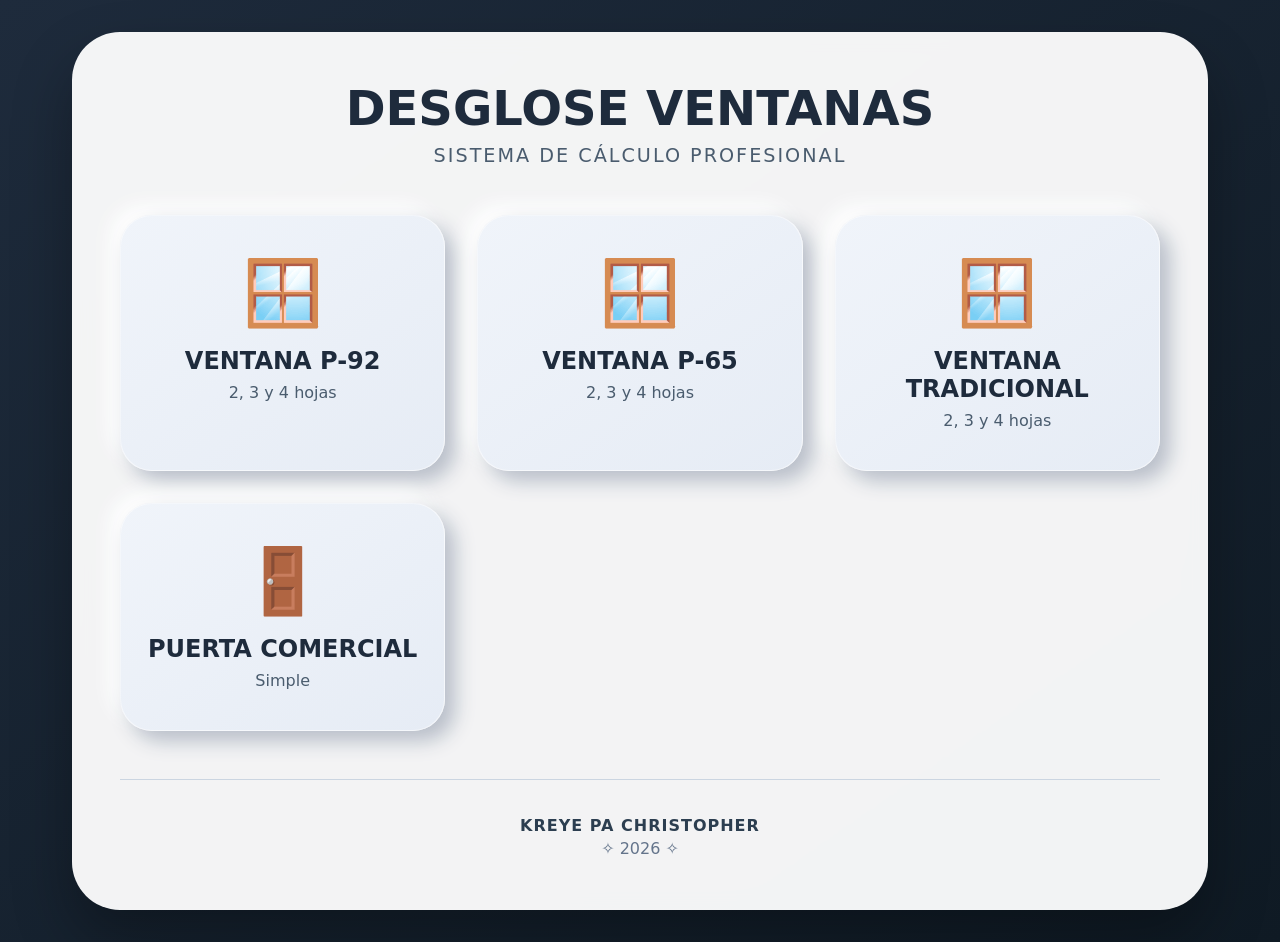
==== index.html @ 79d63479 "first commit" ====
<!DOCTYPE html>
<html lang="es">
<head>
    <meta charset="UTF-8">
    <meta name="viewport" content="width=device-width, initial-scale=1.0">
    <title>DESGLOSE VENTANAS · SISTEMA PROFESIONAL</title>
    <link rel="stylesheet" href="style.css">
</head>
<body>
    <div class="splash-container">
        <div class="splash-card">
            <h1>DESGLOSE VENTANAS</h1>
            <h2>SISTEMA DE CÁLCULO PROFESIONAL</h2>
            
            <div class="product-grid">
                <a href="ventanas/p-92/p-92.html" class="product-card">
                    <div class="product-icon">🪟</div>
                    <div class="product-title">VENTANA P-92</div>
                    <div class="product-desc">2, 3 y 4 hojas</div>
                </a>
                
                <a href="ventanas/p-65/p-65.html" class="product-card">
                    <div class="product-icon">🪟</div>
                    <div class="product-title">VENTANA P-65</div>
                    <div class="product-desc">2, 3 y 4 hojas</div>
                </a>
                
                <a href="ventanas/tradicional/tradicional.html" class="product-card">
                    <div class="product-icon">🪟</div>
                    <div class="product-title">VENTANA TRADICIONAL</div>
                    <div class="product-desc">2, 3 y 4 hojas</div>
                </a>
                
                <a href="puertas/puerta-comercial/puerta-comercial.html" class="product-card">
                    <div class="product-icon">🚪</div>
                    <div class="product-title">PUERTA COMERCIAL</div>
                    <div class="product-desc">Simple</div>
                </a>
            </div>
            
            <div class="splash-footer">
                <p>KREYE PA CHRISTOPHER</p>
                <p>✧ 2026 ✧</p>
            </div>
        </div>
    </div>
</body>
</html>
---- style.css ----
* {
    margin: 0;
    padding: 0;
    box-sizing: border-box;
    font-family: 'Segoe UI', Roboto, system-ui, sans-serif;
}

body {
    background: linear-gradient(145deg, #1e2b3c, #0f1a24);
    min-height: 100vh;
    display: flex;
    justify-content: center;
    align-items: center;
}

.splash-container {
    width: 100%;
    max-width: 1200px;
    padding: 2rem;
}

.splash-card {
    background: rgba(255,255,255,0.95);
    backdrop-filter: blur(10px);
    border-radius: 48px;
    padding: 3rem;
    box-shadow: 0 30px 60px rgba(0,0,0,0.3);
    text-align: center;
}

.splash-card h1 {
    font-size: 3rem;
    color: #1e2b3c;
    margin-bottom: 0.5rem;
}

.splash-card h2 {
    font-size: 1.2rem;
    color: #4a5c6e;
    font-weight: 400;
    margin-bottom: 3rem;
    letter-spacing: 2px;
}

.product-grid {
    display: grid;
    grid-template-columns: repeat(auto-fit, minmax(280px, 1fr));
    gap: 2rem;
    margin: 3rem 0;
}

.product-card {
    background: linear-gradient(145deg, #f0f4fa, #e6ecf5);
    border-radius: 32px;
    padding: 2.5rem 1.5rem;
    text-decoration: none;
    color: #1e2b3c;
    transition: all 0.3s;
    box-shadow: 10px 10px 20px #b8bec9, -10px -10px 20px #ffffff;
    border: 1px solid rgba(255,255,255,0.5);
}

.product-card:hover {
    transform: translateY(-8px);
    box-shadow: 15px 15px 30px #a3aab8, -15px -15px 30px #ffffff;
}

.product-icon {
    font-size: 4rem;
    margin-bottom: 1rem;
}

.product-title {
    font-size: 1.5rem;
    font-weight: 700;
    margin-bottom: 0.5rem;
}

.product-desc {
    color: #4a5c6e;
    font-size: 1rem;
}

.splash-footer {
    margin-top: 2rem;
    color: #64748b;
    border-top: 1px solid #cbd5e1;
    padding-top: 2rem;
}

.splash-footer p {
    margin: 0.25rem 0;
}

.splash-footer p:first-child {
    font-weight: 600;
    color: #2c3e50;
    letter-spacing: 1px;
}
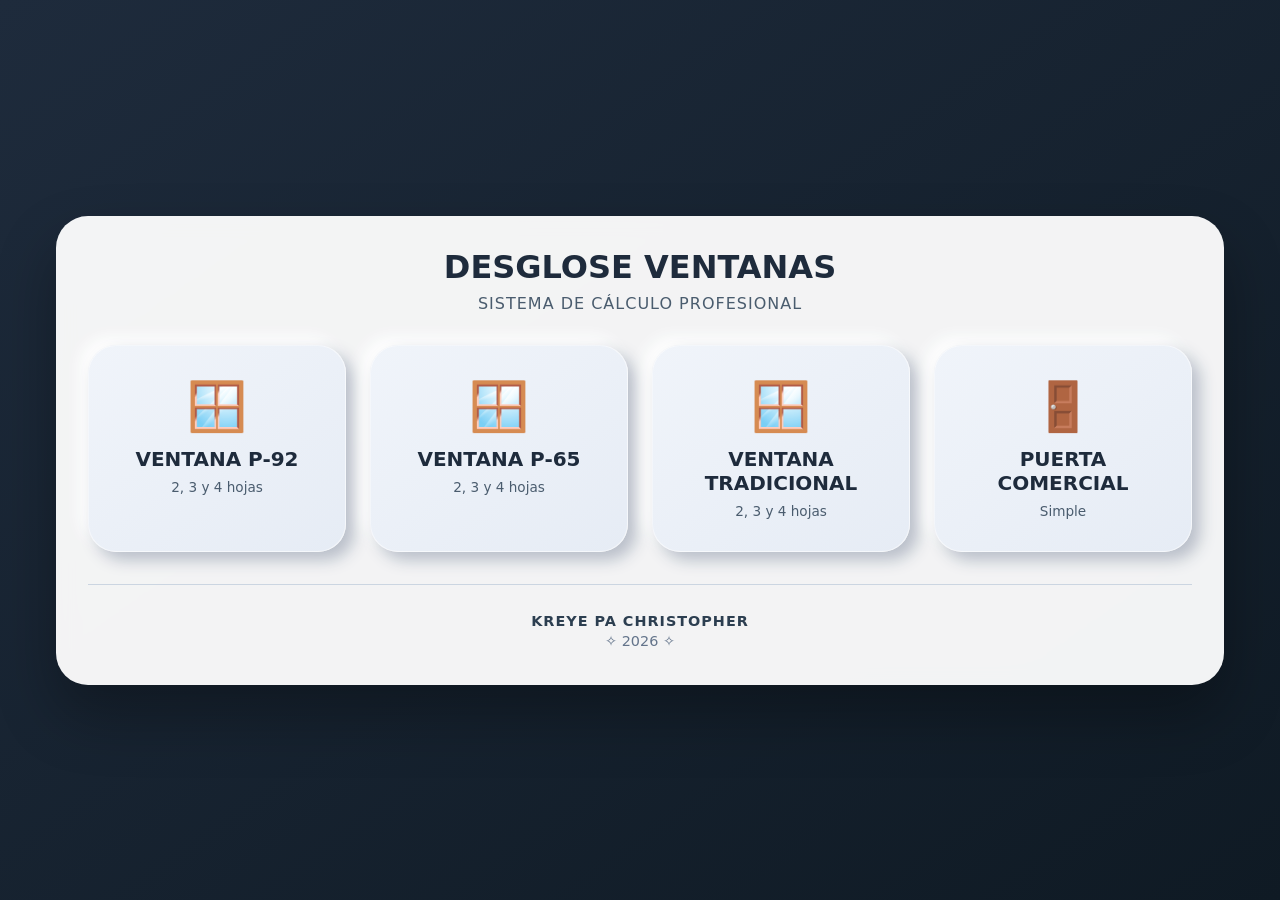
==== commit 48e8a053: "add favicon" ====
--- a/index.html
+++ b/index.html
@@ -4,6 +4,8 @@
     <meta charset="UTF-8">
     <meta name="viewport" content="width=device-width, initial-scale=1.0">
     <title>DESGLOSE VENTANAS · SISTEMA PROFESIONAL</title>
+    <link rel="icon" type="image/svg+xml" href="public/favicon.svg">
+    <link rel="shortcut icon" href="public/favicon.svg">
     <link rel="stylesheet" href="style.css">
 </head>
 <body>
--- a/style.css
+++ b/style.css
@@ -11,89 +11,143 @@
     display: flex;
     justify-content: center;
     align-items: center;
+    padding: 1rem;
 }
 
 .splash-container {
     width: 100%;
     max-width: 1200px;
-    padding: 2rem;
+    padding: 1rem;
 }
 
 .splash-card {
     background: rgba(255,255,255,0.95);
     backdrop-filter: blur(10px);
-    border-radius: 48px;
-    padding: 3rem;
+    border-radius: 32px;
+    padding: 2rem;
     box-shadow: 0 30px 60px rgba(0,0,0,0.3);
     text-align: center;
 }
 
 .splash-card h1 {
-    font-size: 3rem;
+    font-size: 2rem;
     color: #1e2b3c;
     margin-bottom: 0.5rem;
 }
 
 .splash-card h2 {
-    font-size: 1.2rem;
+    font-size: 1rem;
     color: #4a5c6e;
     font-weight: 400;
-    margin-bottom: 3rem;
-    letter-spacing: 2px;
+    margin-bottom: 2rem;
+    letter-spacing: 1px;
 }
 
 .product-grid {
     display: grid;
-    grid-template-columns: repeat(auto-fit, minmax(280px, 1fr));
-    gap: 2rem;
-    margin: 3rem 0;
+    grid-template-columns: repeat(auto-fit, minmax(250px, 1fr));
+    gap: 1.5rem;
+    margin: 2rem 0;
 }
 
 .product-card {
     background: linear-gradient(145deg, #f0f4fa, #e6ecf5);
-    border-radius: 32px;
-    padding: 2.5rem 1.5rem;
+    border-radius: 28px;
+    padding: 2rem 1rem;
     text-decoration: none;
     color: #1e2b3c;
     transition: all 0.3s;
-    box-shadow: 10px 10px 20px #b8bec9, -10px -10px 20px #ffffff;
+    box-shadow: 8px 8px 16px #b8bec9, -8px -8px 16px #ffffff;
     border: 1px solid rgba(255,255,255,0.5);
 }
 
 .product-card:hover {
-    transform: translateY(-8px);
-    box-shadow: 15px 15px 30px #a3aab8, -15px -15px 30px #ffffff;
+    transform: translateY(-5px);
+    box-shadow: 12px 12px 24px #a3aab8, -12px -12px 24px #ffffff;
 }
 
 .product-icon {
-    font-size: 4rem;
-    margin-bottom: 1rem;
+    font-size: 3rem;
+    margin-bottom: 0.75rem;
 }
 
 .product-title {
-    font-size: 1.5rem;
+    font-size: 1.25rem;
     font-weight: 700;
     margin-bottom: 0.5rem;
 }
 
 .product-desc {
     color: #4a5c6e;
-    font-size: 1rem;
+    font-size: 0.85rem;
 }
 
 .splash-footer {
     margin-top: 2rem;
     color: #64748b;
     border-top: 1px solid #cbd5e1;
-    padding-top: 2rem;
+    padding-top: 1.5rem;
 }
 
 .splash-footer p {
     margin: 0.25rem 0;
+    font-size: 0.9rem;
 }
 
 .splash-footer p:first-child {
     font-weight: 600;
     color: #2c3e50;
     letter-spacing: 1px;
+}
+
+/* Responsive pour mobile */
+@media (max-width: 768px) {
+    body {
+        padding: 0.5rem;
+    }
+    
+    .splash-card {
+        padding: 1.5rem;
+        border-radius: 24px;
+    }
+    
+    .splash-card h1 {
+        font-size: 1.5rem;
+    }
+    
+    .splash-card h2 {
+        font-size: 0.85rem;
+        margin-bottom: 1.5rem;
+    }
+    
+    .product-grid {
+        grid-template-columns: 1fr;
+        gap: 1rem;
+    }
+    
+    .product-card {
+        padding: 1.25rem;
+    }
+    
+    .product-icon {
+        font-size: 2.5rem;
+    }
+    
+    .product-title {
+        font-size: 1.1rem;
+    }
+}
+
+@media (max-width: 480px) {
+    .splash-card {
+        padding: 1rem;
+    }
+    
+    .splash-card h1 {
+        font-size: 1.25rem;
+    }
+    
+    .product-card {
+        padding: 1rem;
+    }
 }
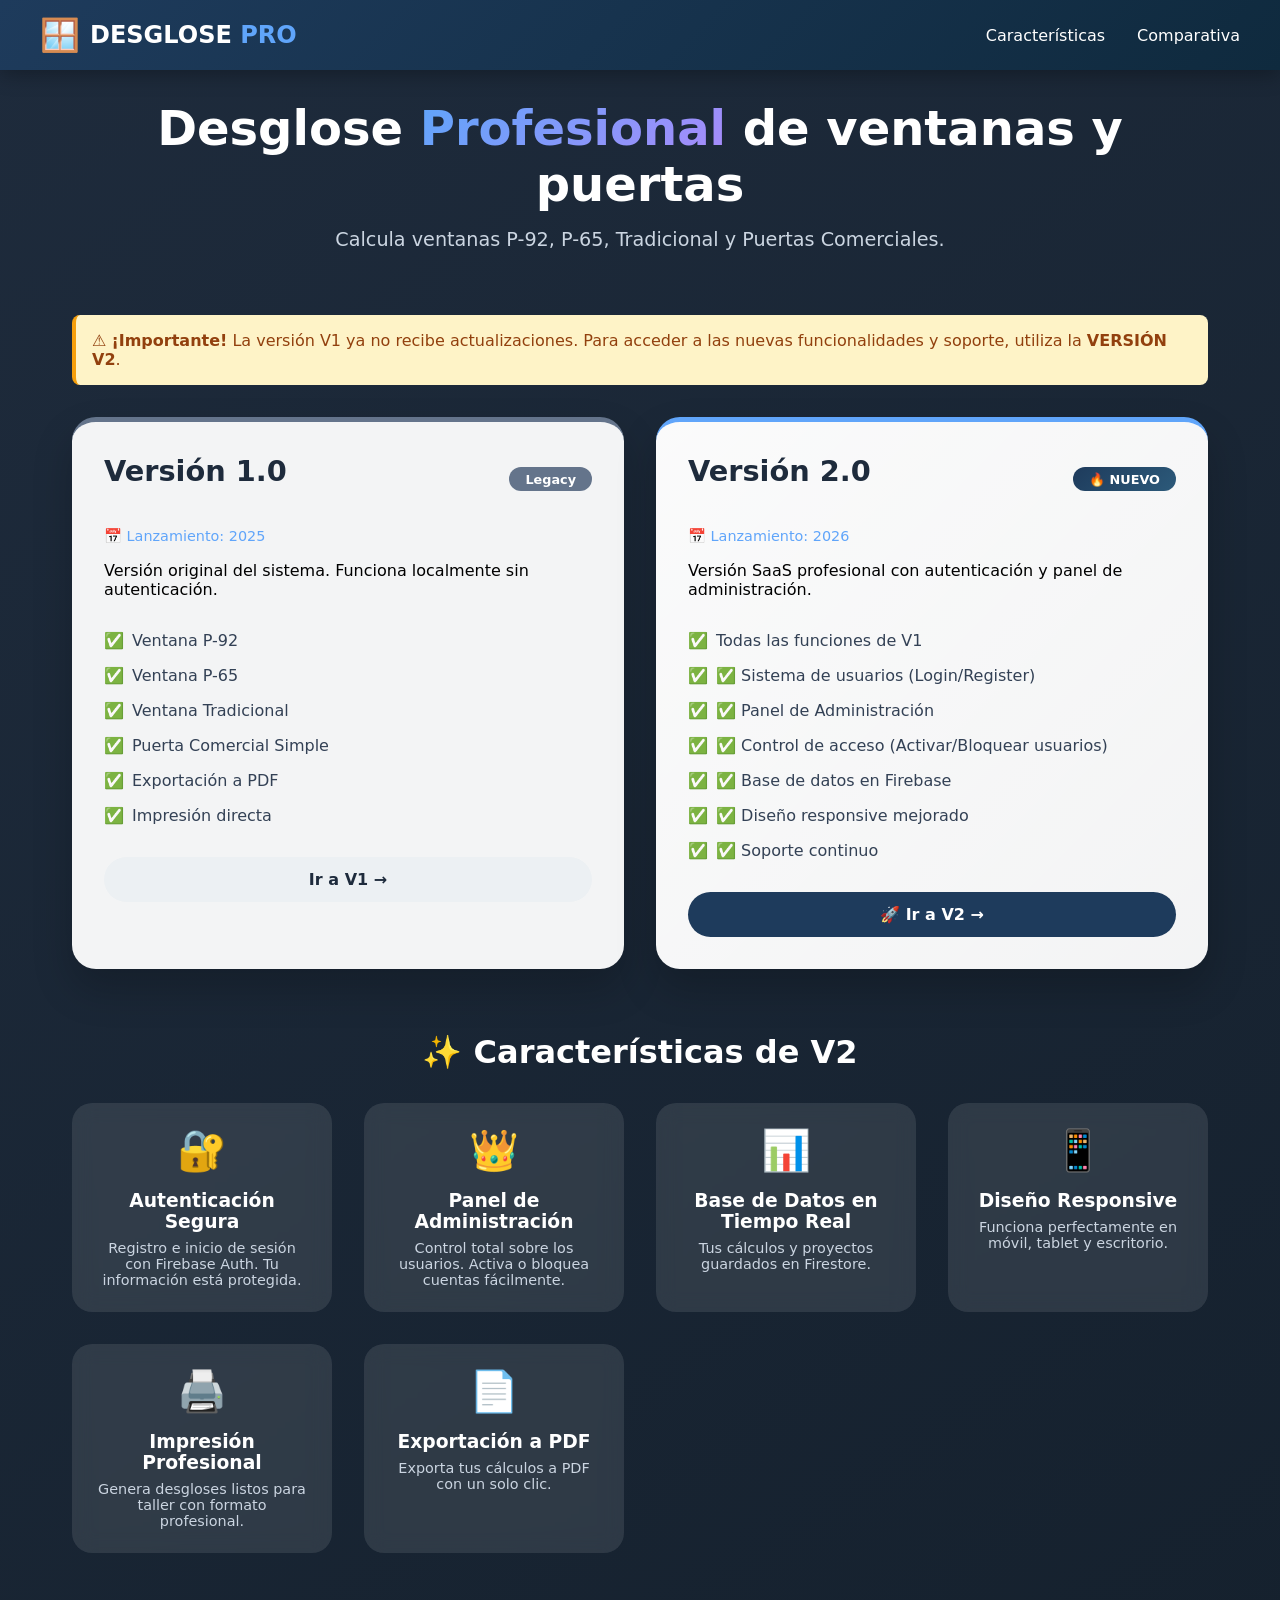
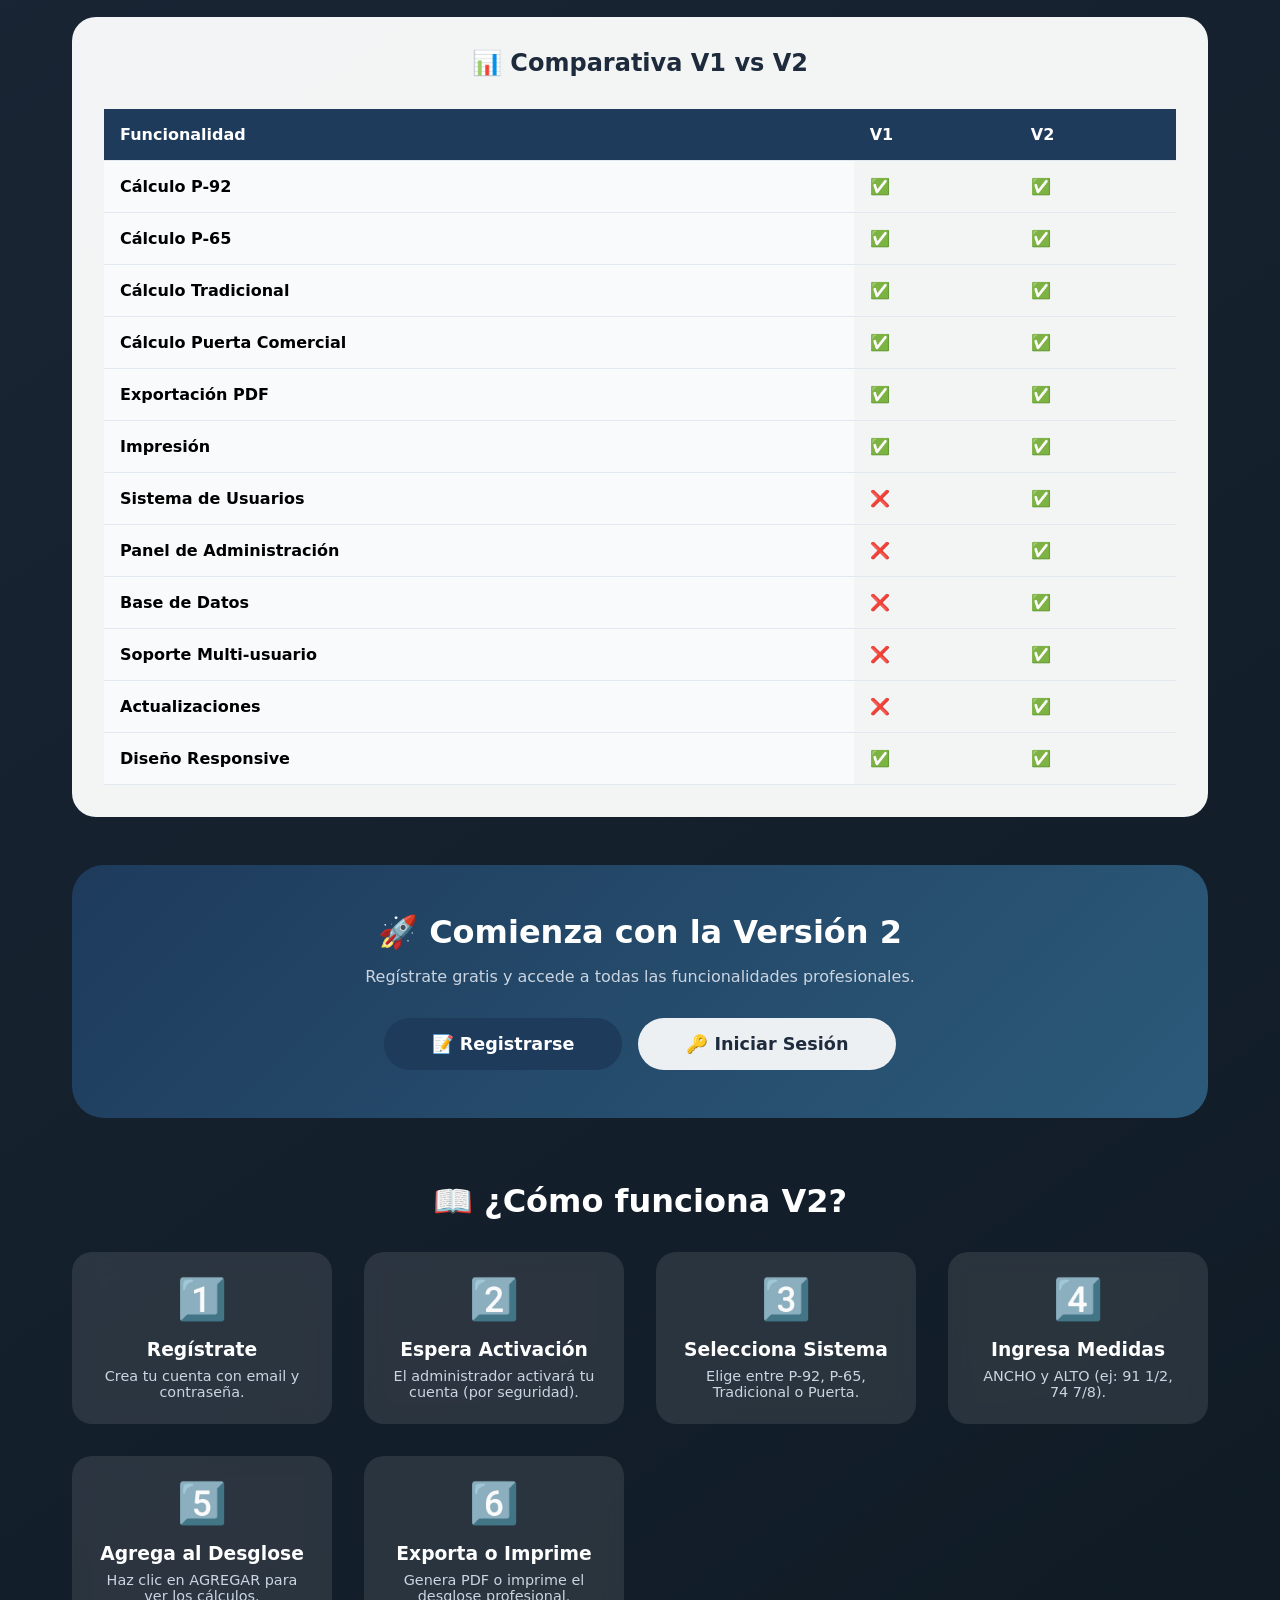
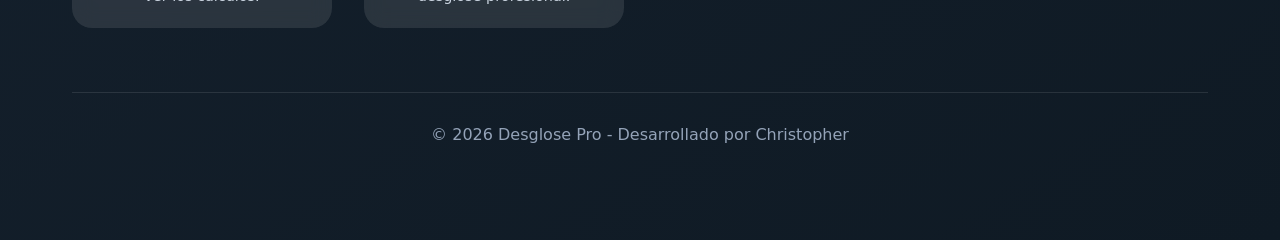
==== commit 41c6d7b2: "update" ====
--- a/index.html
+++ b/index.html
@@ -9,42 +9,194 @@
     <link rel="stylesheet" href="style.css">
 </head>
 <body>
-    <div class="splash-container">
-        <div class="splash-card">
-            <h1>DESGLOSE VENTANAS</h1>
-            <h2>SISTEMA DE CÁLCULO PROFESIONAL</h2>
-            
-            <div class="product-grid">
-                <a href="ventanas/p-92/p-92.html" class="product-card">
-                    <div class="product-icon">🪟</div>
-                    <div class="product-title">VENTANA P-92</div>
-                    <div class="product-desc">2, 3 y 4 hojas</div>
-                </a>
-                
-                <a href="ventanas/p-65/p-65.html" class="product-card">
-                    <div class="product-icon">🪟</div>
-                    <div class="product-title">VENTANA P-65</div>
-                    <div class="product-desc">2, 3 y 4 hojas</div>
-                </a>
-                
-                <a href="ventanas/tradicional/tradicional.html" class="product-card">
-                    <div class="product-icon">🪟</div>
-                    <div class="product-title">VENTANA TRADICIONAL</div>
-                    <div class="product-desc">2, 3 y 4 hojas</div>
-                </a>
-                
-                <a href="puertas/puerta-comercial/puerta-comercial.html" class="product-card">
-                    <div class="product-icon">🚪</div>
-                    <div class="product-title">PUERTA COMERCIAL</div>
-                    <div class="product-desc">Simple</div>
-                </a>
-            </div>
-            
-            <div class="splash-footer">
-                <p>KREYE PA CHRISTOPHER</p>
-                <p>✧ 2026 ✧</p>
-            </div>
+    <header class="header">
+        <div class="header-content">
+            <div class="logo">
+                <div class="logo-icon">🪟</div>
+                <div class="logo-text">DESGLOSE <span>PRO</span></div>
+            </div>
+            <div class="nav-links">
+                <a href="#features">Características</a>
+                <a href="#comparison">Comparativa</a>
+            </div>
+        </div>
+    </header>
+
+    <div class="container">
+        <!-- Hero Section -->
+        <div class="hero">
+            <h1>Desglose <span>Profesional</span> de ventanas y puertas</h1>
+            <p> Calcula ventanas P-92, P-65, Tradicional y Puertas Comerciales.</p>
+        </div>
+
+        <!-- Warning Banner -->
+        <div class="warning-banner">
+            <p>⚠️ <strong>¡Importante!</strong> La versión V1 ya no recibe actualizaciones. Para acceder a las nuevas funcionalidades y soporte, utiliza la <strong>VERSIÓN V2</strong>.</p>
+        </div>
+
+        <!-- Version Cards -->
+        <div class="version-grid">
+            <!-- V1 Card -->
+            <div class="card card-v1">
+                <div class="card-header">
+                    <h2>Versión 1.0</h2>
+                    <span class="badge-v1">Legacy</span>
+                </div>
+                <p class="version">📅 Lanzamiento: 2025</p>
+                <p>Versión original del sistema. Funciona localmente sin autenticación.</p>
+                <ul class="feature-list">
+                    <li>Ventana P-92</li>
+                    <li>Ventana P-65</li>
+                    <li>Ventana Tradicional</li>
+                    <li>Puerta Comercial Simple</li>
+                    <li>Exportación a PDF</li>
+                    <li>Impresión directa</li>
+                </ul>
+                <div style="margin-top: 1rem;">
+                    <a href="https://desglose.netlify.app" class="btn btn-secondary" style="width: 100%;">Ir a V1 →</a>
+                </div>
+            </div>
+
+            <!-- V2 Card -->
+            <div class="card card-v2">
+                <div class="card-header">
+                    <h2>Versión 2.0</h2>
+                    <span class="badge-v2">🔥 NUEVO</span>
+                </div>
+                <p class="version">📅 Lanzamiento: 2026</p>
+                <p>Versión SaaS profesional con autenticación y panel de administración.</p>
+                <ul class="feature-list">
+                    <li>Todas las funciones de V1</li>
+                    <li>✅ Sistema de usuarios (Login/Register)</li>
+                    <li>✅ Panel de Administración</li>
+                    <li>✅ Control de acceso (Activar/Bloquear usuarios)</li>
+                    <li>✅ Base de datos en Firebase</li>
+                    <li>✅ Diseño responsive mejorado</li>
+                    <li>✅ Soporte continuo</li>
+                </ul>
+                <div style="margin-top: 1rem;">
+                    <a href="https://desglose-pro.vercel.app" class="btn btn-primary" style="width: 100%;">🚀 Ir a V2 →</a>
+                </div>
+            </div>
+        </div>
+
+        <!-- Features Section -->
+        <div class="features-section" id="features">
+            <h2>✨ Características de V2</h2>
+            <div class="features-grid">
+                <div class="feature-card">
+                    <div class="feature-icon">🔐</div>
+                    <h3>Autenticación Segura</h3>
+                    <p>Registro e inicio de sesión con Firebase Auth. Tu información está protegida.</p>
+                </div>
+                <div class="feature-card">
+                    <div class="feature-icon">👑</div>
+                    <h3>Panel de Administración</h3>
+                    <p>Control total sobre los usuarios. Activa o bloquea cuentas fácilmente.</p>
+                </div>
+                <div class="feature-card">
+                    <div class="feature-icon">📊</div>
+                    <h3>Base de Datos en Tiempo Real</h3>
+                    <p>Tus cálculos y proyectos guardados en Firestore.</p>
+                </div>
+                <div class="feature-card">
+                    <div class="feature-icon">📱</div>
+                    <h3>Diseño Responsive</h3>
+                    <p>Funciona perfectamente en móvil, tablet y escritorio.</p>
+                </div>
+                <div class="feature-card">
+                    <div class="feature-icon">🖨️</div>
+                    <h3>Impresión Profesional</h3>
+                    <p>Genera desgloses listos para taller con formato profesional.</p>
+                </div>
+                <div class="feature-card">
+                    <div class="feature-icon">📄</div>
+                    <h3>Exportación a PDF</h3>
+                    <p>Exporta tus cálculos a PDF con un solo clic.</p>
+                </div>
+            </div>
+        </div>
+
+        <!-- Comparison Table -->
+        <div class="comparison" id="comparison">
+            <h2>📊 Comparativa V1 vs V2</h2>
+            <table class="comparison-table">
+                <thead>
+                    <tr>
+                        <th>Funcionalidad</th>
+                        <th>V1</th>
+                        <th>V2</th>
+                    </tr>
+                </thead>
+                <tbody>
+                    <tr><td>Cálculo P-92</td><td class="check">✅</td><td class="check">✅</td></tr>
+                    <tr><td>Cálculo P-65</td><td class="check">✅</td><td class="check">✅</td></tr>
+                    <tr><td>Cálculo Tradicional</td><td class="check">✅</td><td class="check">✅</td></tr>
+                    <tr><td>Cálculo Puerta Comercial</td><td class="check">✅</td><td class="check">✅</td></tr>
+                    <tr><td>Exportación PDF</td><td class="check">✅</td><td class="check">✅</td></tr>
+                    <tr><td>Impresión</td><td class="check">✅</td><td class="check">✅</td></tr>
+                    <tr><td>Sistema de Usuarios</td><td class="x">❌</td><td class="check">✅</td></tr>
+                    <tr><td>Panel de Administración</td><td class="x">❌</td><td class="check">✅</td></tr>
+                    <tr><td>Base de Datos</td><td class="x">❌</td><td class="check">✅</td></tr>
+                    <tr><td>Soporte Multi-usuario</td><td class="x">❌</td><td class="check">✅</td></tr>
+                    <tr><td>Actualizaciones</td><td class="x">❌</td><td class="check">✅</td></tr>
+                    <tr><td>Diseño Responsive</td><td class="check">✅</td><td class="check">✅</td></tr>
+                </tbody>
+            </table>
+        </div>
+
+        <!-- CTA Section -->
+        <div class="cta" id="v2">
+            <h2>🚀 Comienza con la Versión 2</h2>
+            <p>Regístrate gratis y accede a todas las funcionalidades profesionales.</p>
+            <div class="cta-buttons">
+                <a href="https://desglose-pro.vercel.app/register" class="btn btn-primary btn-large">📝 Registrarse</a>
+                <a href="https://desglose-pro.vercel.app/login" class="btn btn-secondary btn-large">🔑 Iniciar Sesión</a>
+            </div>
+        </div>
+
+        <!-- Cómo funciona -->
+        <div class="features-section">
+            <h2>📖 ¿Cómo funciona V2?</h2>
+            <div class="features-grid">
+                <div class="feature-card">
+                    <div class="feature-icon">1️⃣</div>
+                    <h3>Regístrate</h3>
+                    <p>Crea tu cuenta con email y contraseña.</p>
+                </div>
+                <div class="feature-card">
+                    <div class="feature-icon">2️⃣</div>
+                    <h3>Espera Activación</h3>
+                    <p>El administrador activará tu cuenta (por seguridad).</p>
+                </div>
+                <div class="feature-card">
+                    <div class="feature-icon">3️⃣</div>
+                    <h3>Selecciona Sistema</h3>
+                    <p>Elige entre P-92, P-65, Tradicional o Puerta.</p>
+                </div>
+                <div class="feature-card">
+                    <div class="feature-icon">4️⃣</div>
+                    <h3>Ingresa Medidas</h3>
+                    <p>ANCHO y ALTO (ej: 91 1/2, 74 7/8).</p>
+                </div>
+                <div class="feature-card">
+                    <div class="feature-icon">5️⃣</div>
+                    <h3>Agrega al Desglose</h3>
+                    <p>Haz clic en AGREGAR para ver los cálculos.</p>
+                </div>
+                <div class="feature-card">
+                    <div class="feature-icon">6️⃣</div>
+                    <h3>Exporta o Imprime</h3>
+                    <p>Genera PDF o imprime el desglose profesional.</p>
+                </div>
+            </div>
+        </div>
+
+        <!-- Footer -->
+        <div class="footer">
+            <p>© 2026 Desglose Pro - Desarrollado por Christopher</p>
         </div>
     </div>
+    <script src="script.js"></script>
 </body>
 </html>
--- a/style.css
+++ b/style.css
@@ -1,3 +1,4 @@
+/* Base Styles */
 * {
     margin: 0;
     padding: 0;
@@ -6,148 +7,620 @@
 }
 
 body {
-    background: linear-gradient(145deg, #1e2b3c, #0f1a24);
+    background: linear-gradient(145deg, #1e2b3c 0%, #0f1a24 100%);
     min-height: 100vh;
+}
+
+/* Header */
+.header {
+    background: linear-gradient(135deg, #1e3b5c, #0f2a3e);
+    padding: 1rem 2rem;
+    position: fixed;
+    top: 0;
+    width: 100%;
+    z-index: 1000;
+    box-shadow: 0 4px 20px rgba(0,0,0,0.3);
+}
+
+.header-content {
+    max-width: 1200px;
+    margin: 0 auto;
     display: flex;
-    justify-content: center;
+    justify-content: space-between;
     align-items: center;
-    padding: 1rem;
-}
-
-.splash-container {
-    width: 100%;
+    flex-wrap: wrap;
+    gap: 1rem;
+}
+
+.logo {
+    display: flex;
+    align-items: center;
+    gap: 10px;
+}
+
+.logo-icon {
+    font-size: 2rem;
+}
+
+.logo-text {
+    color: white;
+    font-size: 1.5rem;
+    font-weight: 700;
+}
+
+.logo-text span {
+    color: #60a5fa;
+}
+
+/* Navigation */
+.nav-links {
+    display: flex;
+    gap: 2rem;
+    align-items: center;
+}
+
+.nav-links a {
+    color: white;
+    text-decoration: none;
+    font-weight: 500;
+    transition: color 0.3s;
+    white-space: nowrap;
+}
+
+.nav-links a:hover {
+    color: #60a5fa;
+}
+
+/* Menu Toggle Button (Mobile) */
+.menu-toggle {
+    display: none;
+    background: none;
+    border: none;
+    color: white;
+    font-size: 1.8rem;
+    cursor: pointer;
+    padding: 0.5rem;
+    transition: transform 0.2s;
+}
+
+.menu-toggle:hover {
+    transform: scale(1.1);
+}
+
+.menu-toggle:active {
+    transform: scale(0.95);
+}
+
+/* Container */
+.container {
     max-width: 1200px;
-    padding: 1rem;
-}
-
-.splash-card {
+    margin: 0 auto;
+    padding: 100px 2rem 4rem;
+}
+
+/* Hero Section */
+.hero {
+    text-align: center;
+    margin-bottom: 4rem;
+}
+
+.hero h1 {
+    font-size: 3rem;
+    color: white;
+    margin-bottom: 1rem;
+}
+
+.hero h1 span {
+    background: linear-gradient(135deg, #60a5fa, #a78bfa);
+    -webkit-background-clip: text;
+    background-clip: text;
+    color: transparent;
+}
+
+.hero p {
+    font-size: 1.2rem;
+    color: #cbd5e1;
+    max-width: 700px;
+    margin: 0 auto;
+}
+
+/* Cards */
+.version-grid {
+    display: grid;
+    grid-template-columns: 1fr 1fr;
+    gap: 2rem;
+    margin-bottom: 3rem;
+}
+
+.card {
     background: rgba(255,255,255,0.95);
-    backdrop-filter: blur(10px);
-    border-radius: 32px;
+    border-radius: 24px;
     padding: 2rem;
-    box-shadow: 0 30px 60px rgba(0,0,0,0.3);
+    box-shadow: 0 20px 40px rgba(0,0,0,0.2);
+    transition: transform 0.3s;
+}
+
+.card:hover {
+    transform: translateY(-5px);
+}
+
+.card-v1 {
+    border-top: 5px solid #64748b;
+}
+
+.card-v2 {
+    border-top: 5px solid #60a5fa;
+    background: linear-gradient(135deg, rgba(255,255,255,0.98), rgba(255,255,255,0.95));
+}
+
+.card-header {
+    display: flex;
+    justify-content: space-between;
+    align-items: center;
+    margin-bottom: 1.5rem;
+    flex-wrap: wrap;
+    gap: 0.5rem;
+}
+
+.badge-v1 {
+    background: #64748b;
+    color: white;
+    padding: 0.3rem 1rem;
+    border-radius: 50px;
+    font-size: 0.8rem;
+    font-weight: 600;
+}
+
+.badge-v2 {
+    background: linear-gradient(135deg, #1e3b5c, #2c5a7a);
+    color: white;
+    padding: 0.3rem 1rem;
+    border-radius: 50px;
+    font-size: 0.8rem;
+    font-weight: 600;
+}
+
+.card h2 {
+    font-size: 1.8rem;
+    margin-bottom: 1rem;
+    color: #1e2b3c;
+}
+
+.version {
+    color: #60a5fa;
+    font-size: 0.9rem;
+    margin-bottom: 1rem;
+}
+
+.feature-list {
+    list-style: none;
+    margin: 1.5rem 0;
+}
+
+.feature-list li {
+    padding: 0.5rem 0;
+    display: flex;
+    align-items: center;
+    gap: 0.5rem;
+    color: #334155;
+    flex-wrap: wrap;
+}
+
+.feature-list li::before {
+    content: "✅";
+}
+
+/* Buttons */
+.btn {
+    display: inline-block;
+    padding: 0.8rem 2rem;
+    border-radius: 50px;
+    text-decoration: none;
+    font-weight: 600;
+    transition: all 0.3s;
     text-align: center;
-}
-
-.splash-card h1 {
+    cursor: pointer;
+    border: none;
+}
+
+.btn-primary {
+    background: #1e3b5c;
+    color: white;
+}
+
+.btn-primary:hover {
+    background: #2c5a7a;
+    transform: translateY(-2px);
+}
+
+.btn-secondary {
+    background: #ecf0f3;
+    color: #1e2b3c;
+}
+
+.btn-secondary:hover {
+    background: #dce2e8;
+    transform: translateY(-2px);
+}
+
+.btn-large {
+    padding: 1rem 3rem;
+    font-size: 1.1rem;
+}
+
+/* Features Section */
+.features-section {
+    margin: 4rem 0;
+    text-align: center;
+}
+
+.features-section h2 {
+    color: white;
     font-size: 2rem;
-    color: #1e2b3c;
-    margin-bottom: 0.5rem;
-}
-
-.splash-card h2 {
-    font-size: 1rem;
-    color: #4a5c6e;
-    font-weight: 400;
     margin-bottom: 2rem;
-    letter-spacing: 1px;
-}
-
-.product-grid {
+}
+
+.features-grid {
     display: grid;
     grid-template-columns: repeat(auto-fit, minmax(250px, 1fr));
-    gap: 1.5rem;
-    margin: 2rem 0;
-}
-
-.product-card {
-    background: linear-gradient(145deg, #f0f4fa, #e6ecf5);
-    border-radius: 28px;
-    padding: 2rem 1rem;
-    text-decoration: none;
+    gap: 2rem;
+}
+
+.feature-card {
+    background: rgba(255,255,255,0.1);
+    backdrop-filter: blur(10px);
+    border-radius: 20px;
+    padding: 1.5rem;
+    text-align: center;
+    transition: transform 0.3s;
+}
+
+.feature-card:hover {
+    transform: translateY(-5px);
+    background: rgba(255,255,255,0.15);
+}
+
+.feature-icon {
+    font-size: 2.5rem;
+    margin-bottom: 1rem;
+}
+
+.feature-card h3 {
+    color: white;
+    margin-bottom: 0.5rem;
+}
+
+.feature-card p {
+    color: #cbd5e1;
+    font-size: 0.9rem;
+}
+
+/* Call to Action */
+.cta {
+    background: linear-gradient(135deg, #1e3b5c, #2c5a7a);
+    border-radius: 32px;
+    padding: 3rem;
+    text-align: center;
+    margin: 3rem 0;
+}
+
+.cta h2 {
+    color: white;
+    font-size: 2rem;
+    margin-bottom: 1rem;
+}
+
+.cta p {
+    color: #cbd5e1;
+    margin-bottom: 2rem;
+}
+
+.cta-buttons {
+    display: flex;
+    gap: 1rem;
+    justify-content: center;
+    flex-wrap: wrap;
+}
+
+/* Comparison Table */
+.comparison {
+    background: rgba(255,255,255,0.95);
+    border-radius: 24px;
+    padding: 2rem;
+    margin: 3rem 0;
+    overflow-x: auto;
+}
+
+.comparison h2 {
+    text-align: center;
+    margin-bottom: 2rem;
     color: #1e2b3c;
-    transition: all 0.3s;
-    box-shadow: 8px 8px 16px #b8bec9, -8px -8px 16px #ffffff;
-    border: 1px solid rgba(255,255,255,0.5);
-}
-
-.product-card:hover {
-    transform: translateY(-5px);
-    box-shadow: 12px 12px 24px #a3aab8, -12px -12px 24px #ffffff;
-}
-
-.product-icon {
-    font-size: 3rem;
-    margin-bottom: 0.75rem;
-}
-
-.product-title {
-    font-size: 1.25rem;
-    font-weight: 700;
-    margin-bottom: 0.5rem;
-}
-
-.product-desc {
-    color: #4a5c6e;
-    font-size: 0.85rem;
-}
-
-.splash-footer {
-    margin-top: 2rem;
-    color: #64748b;
-    border-top: 1px solid #cbd5e1;
-    padding-top: 1.5rem;
-}
-
-.splash-footer p {
-    margin: 0.25rem 0;
-    font-size: 0.9rem;
-}
-
-.splash-footer p:first-child {
+}
+
+.comparison-table {
+    width: 100%;
+    border-collapse: collapse;
+    min-width: 500px;
+}
+
+.comparison-table th,
+.comparison-table td {
+    padding: 1rem;
+    text-align: left;
+    border-bottom: 1px solid #e2e8f0;
+}
+
+.comparison-table th {
+    background: #1e3b5c;
+    color: white;
     font-weight: 600;
-    color: #2c3e50;
-    letter-spacing: 1px;
-}
-
-/* Responsive pour mobile */
+}
+
+.comparison-table td:first-child {
+    font-weight: 600;
+    background: #f8fafc;
+}
+
+.check {
+    color: #10b981;
+    font-weight: bold;
+}
+
+.x {
+    color: #ef4444;
+}
+
+/* Footer */
+.footer {
+    text-align: center;
+    padding: 2rem;
+    border-top: 1px solid rgba(255,255,255,0.1);
+    margin-top: 3rem;
+    color: #94a3b8;
+}
+
+/* Warning Banner */
+.warning-banner {
+    background: #fef3c7;
+    border-left: 4px solid #f59e0b;
+    padding: 1rem;
+    margin-bottom: 2rem;
+    border-radius: 8px;
+}
+
+.warning-banner p {
+    color: #92400e;
+    margin: 0;
+}
+
+/* ============================================ */
+/* RESPONSIVE STYLES - TELEFÒN AK TABLÈT */
+/* ============================================ */
+
+/* Tablets (max-width: 992px) */
+@media (max-width: 992px) {
+    .hero h1 {
+        font-size: 2.5rem;
+    }
+    
+    .version-grid {
+        gap: 1.5rem;
+    }
+    
+    .card h2 {
+        font-size: 1.5rem;
+    }
+}
+
+/* Mobile (max-width: 768px) */
 @media (max-width: 768px) {
-    body {
-        padding: 0.5rem;
-    }
-    
-    .splash-card {
+    /* Header */
+    .header {
+        padding: 0.8rem 1rem;
+    }
+    
+    .menu-toggle {
+        display: block;
+    }
+    
+    .nav-links {
+        display: none;
+        width: 100%;
+        flex-direction: column;
+        gap: 0.8rem;
+        padding: 1rem 0;
+        background: linear-gradient(135deg, #1e3b5c, #0f2a3e);
+        border-radius: 12px;
+        margin-top: 0.5rem;
+    }
+    
+    .nav-links.show {
+        display: flex;
+    }
+    
+    .nav-links a {
+        width: 100%;
+        text-align: center;
+        padding: 0.8rem;
+        border-radius: 8px;
+    }
+    
+    .nav-links a:hover {
+        background: rgba(255,255,255,0.1);
+    }
+    
+    .logo-text {
+        font-size: 1.2rem;
+    }
+    
+    .logo-icon {
+        font-size: 1.5rem;
+    }
+    
+    /* Container */
+    .container {
+        padding: 80px 1rem 2rem;
+    }
+    
+    /* Hero */
+    .hero h1 {
+        font-size: 1.8rem;
+    }
+    
+    .hero p {
+        font-size: 1rem;
+        padding: 0 0.5rem;
+    }
+    
+    /* Version Grid */
+    .version-grid {
+        grid-template-columns: 1fr;
+        gap: 1.5rem;
+    }
+    
+    /* Cards */
+    .card {
         padding: 1.5rem;
-        border-radius: 24px;
-    }
-    
-    .splash-card h1 {
+    }
+    
+    .card-header {
+        flex-direction: column;
+        align-items: flex-start;
+    }
+    
+    .card h2 {
         font-size: 1.5rem;
     }
     
-    .splash-card h2 {
-        font-size: 0.85rem;
-        margin-bottom: 1.5rem;
-    }
-    
-    .product-grid {
+    /* Features */
+    .features-section h2 {
+        font-size: 1.5rem;
+    }
+    
+    .features-grid {
         grid-template-columns: 1fr;
         gap: 1rem;
     }
     
-    .product-card {
-        padding: 1.25rem;
-    }
-    
-    .product-icon {
-        font-size: 2.5rem;
-    }
-    
-    .product-title {
-        font-size: 1.1rem;
-    }
-}
-
+    .feature-card {
+        padding: 1.2rem;
+    }
+    
+    /* CTA */
+    .cta {
+        padding: 2rem 1rem;
+        border-radius: 20px;
+    }
+    
+    .cta h2 {
+        font-size: 1.5rem;
+    }
+    
+    .cta p {
+        font-size: 0.9rem;
+    }
+    
+    .btn-large {
+        padding: 0.8rem 1.5rem;
+        font-size: 1rem;
+    }
+    
+    .cta-buttons {
+        flex-direction: column;
+        gap: 0.8rem;
+    }
+    
+    .cta-buttons a {
+        width: 100%;
+    }
+    
+    /* Comparison Table */
+    .comparison {
+        padding: 1rem;
+        border-radius: 16px;
+    }
+    
+    .comparison h2 {
+        font-size: 1.3rem;
+    }
+    
+    .comparison-table th,
+    .comparison-table td {
+        padding: 0.6rem;
+        font-size: 0.8rem;
+    }
+    
+    /* Footer */
+    .footer {
+        padding: 1.5rem;
+        font-size: 0.8rem;
+    }
+    
+    /* Warning Banner */
+    .warning-banner {
+        padding: 0.8rem;
+        font-size: 0.85rem;
+    }
+}
+
+/* Small Mobile (max-width: 480px) */
 @media (max-width: 480px) {
-    .splash-card {
+    .header {
+        padding: 0.6rem 0.8rem;
+    }
+    
+    .logo-text {
+        font-size: 1rem;
+    }
+    
+    .logo-icon {
+        font-size: 1.2rem;
+    }
+    
+    .menu-toggle {
+        font-size: 1.5rem;
+    }
+    
+    .hero h1 {
+        font-size: 1.5rem;
+    }
+    
+    .hero p {
+        font-size: 0.85rem;
+    }
+    
+    .card h2 {
+        font-size: 1.3rem;
+    }
+    
+    .card {
         padding: 1rem;
     }
     
-    .splash-card h1 {
-        font-size: 1.25rem;
-    }
-    
-    .product-card {
-        padding: 1rem;
+    .feature-list li {
+        font-size: 0.85rem;
+    }
+    
+    .btn {
+        padding: 0.6rem 1rem;
+        font-size: 0.85rem;
+    }
+    
+    .features-section h2 {
+        font-size: 1.3rem;
+    }
+    
+    .cta h2 {
+        font-size: 1.3rem;
+    }
+    
+    .comparison-table th,
+    .comparison-table td {
+        padding: 0.4rem;
+        font-size: 0.7rem;
+    }
+    
+    .footer {
+        font-size: 0.7rem;
     }
 }
